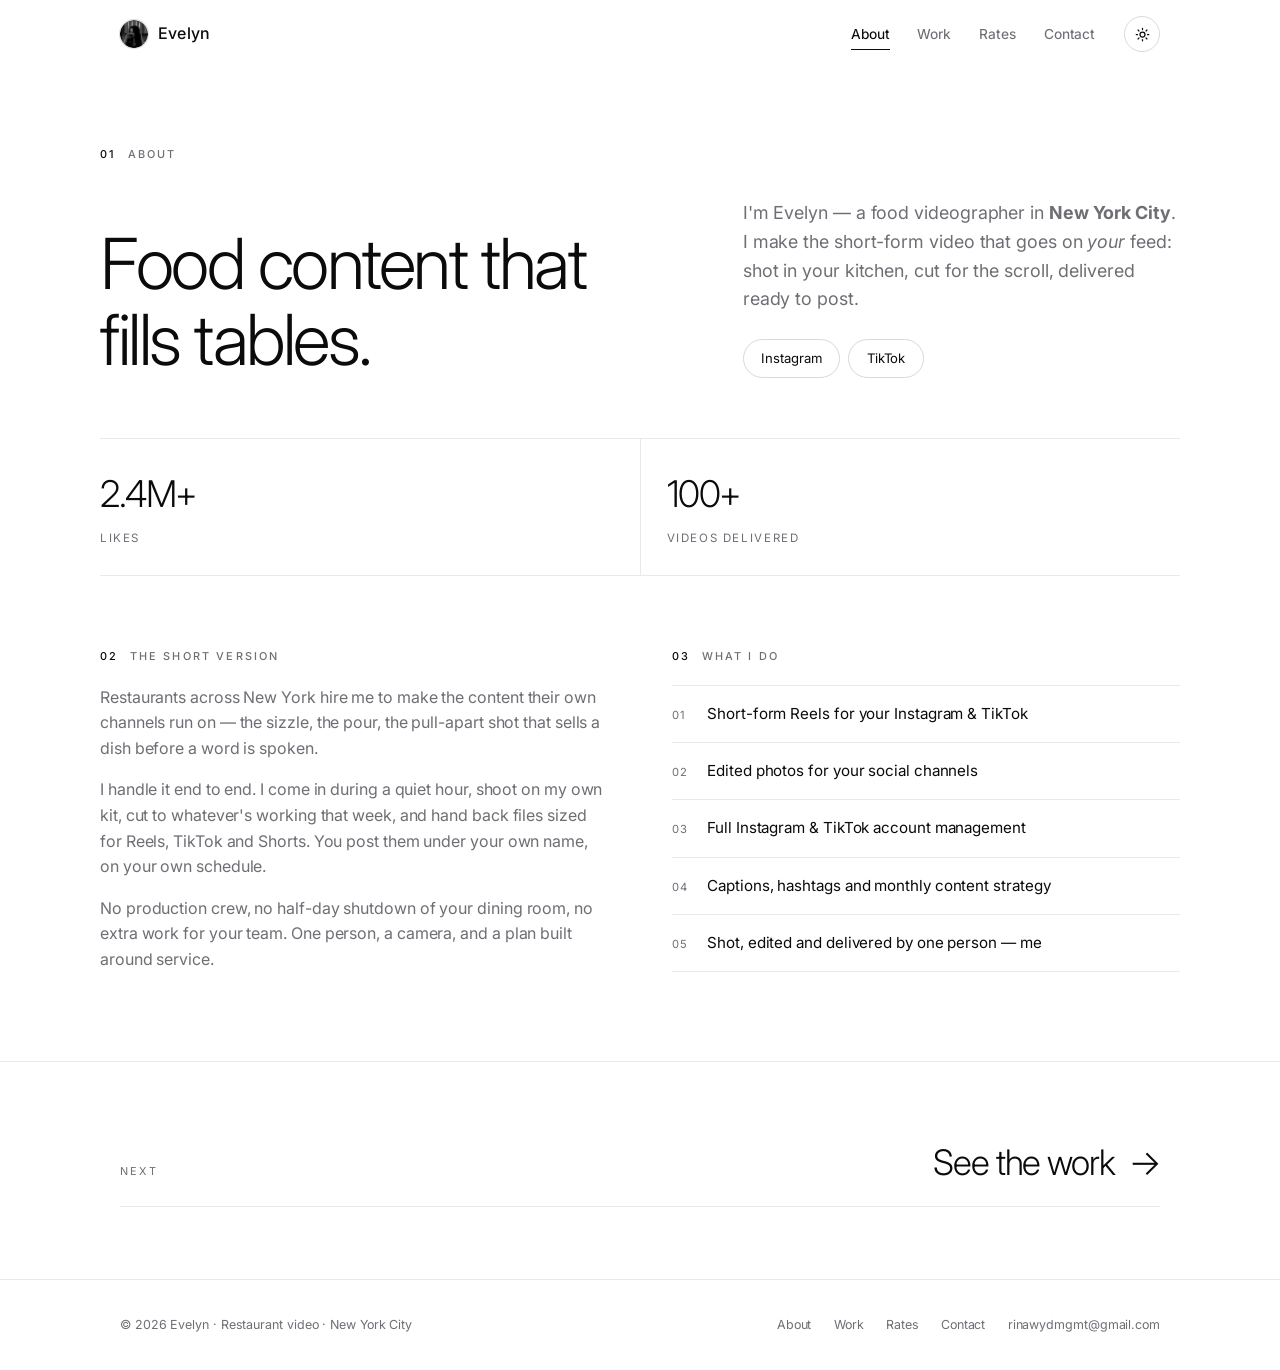
==== index.html @ 44507fb3 "Initial site: Evelyn — restaurant video, New York City Four static pages (about, work, rates, contac" ====
<!DOCTYPE html>
<html lang="en">
<head>
<meta charset="utf-8">
<meta name="viewport" content="width=device-width, initial-scale=1">
<title>Evelyn — Restaurant Video, New York City</title>
<meta name="description" content="Evelyn makes short-form food video for New York restaurants to post on their own channels.">
<meta property="og:title" content="Evelyn — Restaurant Video, New York City">
<meta property="og:description" content="Evelyn makes short-form food video for New York restaurants to post on their own channels.">
<meta property="og:image" content="https://crossur.github.io/Evelyn/assets/img/og-image.jpg">
<meta property="og:url" content="https://crossur.github.io/Evelyn/">
<meta property="og:site_name" content="Evelyn">
<meta property="og:type" content="website">
<meta name="twitter:card" content="summary_large_image">
<link rel="canonical" href="https://crossur.github.io/Evelyn/">
<link rel="icon" href="assets/img/icon/favicon.svg" type="image/svg+xml">
<link rel="icon" type="image/png" sizes="32x32" href="assets/img/icon/favicon-32.png">
<link rel="icon" type="image/png" sizes="512x512" href="assets/img/icon/icon-512.png">
<link rel="apple-touch-icon" sizes="180x180" href="assets/img/icon/apple-touch-icon.png">
<link rel="preconnect" href="https://fonts.googleapis.com">
<link rel="preconnect" href="https://fonts.gstatic.com" crossorigin>
<link href="https://fonts.googleapis.com/css2?family=Inter:wght@300;400;450;500;600&display=swap" rel="stylesheet">
<link rel="stylesheet" href="assets/css/styles.css">
<noscript><style>.reveal{opacity:1;transform:none}</style></noscript>
<script>
  // Apply the saved theme before first paint so the page never flashes
  try { var t = localStorage.getItem("theme"); if (t) document.documentElement.dataset.theme = t; } catch (e) {}
</script>
</head>
<body>

<a class="skip-link" href="#main">Skip to content</a>

<header class="site-header">
  <div class="wrap header-inner">
    <a class="brand" href="index.html">
      <img class="brand-mark" src="assets/img/icon/brand.png" alt="" width="28" height="28">
      <span class="brand-name">Evelyn</span>
    </a>

    <nav class="nav" id="nav" aria-label="Main">
      <a href="index.html" aria-current="page">About</a>
      <a href="work.html">Work</a>
      <a href="rates.html">Rates</a>
      <a href="contact.html">Contact</a>
    </nav>

    <button class="icon-btn theme-toggle" id="themeToggle" type="button" aria-label="Switch between light and dark">
      <svg class="sun" viewBox="0 0 24 24" fill="none" stroke="currentColor" stroke-width="2" stroke-linecap="round" aria-hidden="true">
        <circle cx="12" cy="12" r="4"/><path d="M12 2v2M12 20v2M2 12h2M20 12h2M4.9 4.9l1.4 1.4M17.7 17.7l1.4 1.4M4.9 19.1l1.4-1.4M17.7 6.3l1.4-1.4"/>
      </svg>
      <svg class="moon" viewBox="0 0 24 24" fill="none" stroke="currentColor" stroke-width="2" stroke-linecap="round" stroke-linejoin="round" aria-hidden="true">
        <path d="M21 12.8A9 9 0 1111.2 3a7 7 0 009.8 9.8z"/>
      </svg>
    </button>

    <button class="icon-btn nav-toggle" id="navToggle" type="button" aria-expanded="false" aria-controls="nav" aria-label="Open menu">
      <span></span><span></span><span></span>
    </button>
  </div>
</header>

<main id="main">

  <section class="wrap about-hero">
    <span class="label"><span class="num">01</span>About</span>

    <div class="about-hero-grid">
      <h1>Food content that fills tables.</h1>
      <div class="about-hero-aside">
        <p class="lede">
          I'm Evelyn — a food videographer in <strong>New York City</strong>.
          I make the short-form video that goes on <em>your</em> feed: shot in your
          kitchen, cut for the scroll, delivered ready to post.
        </p>
        <div class="socials">
          <a href="https://www.instagram.com/exploring.with.evelyn" target="_blank" rel="noopener">Instagram</a>
          <a href="https://www.tiktok.com/@exploring.with.evelyn" target="_blank" rel="noopener">TikTok</a>
        </div>
      </div>
    </div>

    <ul class="stats reveal">
      <li><strong>2.4M+</strong><span>Likes</span></li>
      <li><strong>100+</strong><span>Videos delivered</span></li>
    </ul>
  </section>

  <section class="wrap section">
    <div class="two-col">
      <div class="prose reveal">
        <span class="label"><span class="num">02</span>The short version</span>
        <p>
          Restaurants across New York hire me to make the content their own channels
          run on &mdash; the sizzle, the pour, the pull-apart shot that sells a dish
          before a word is spoken.
        </p>
        <p>
          I handle it end to end. I come in during a quiet hour, shoot on my own kit,
          cut to whatever's working that week, and hand back files sized for Reels,
          TikTok and Shorts. You post them under your own name, on your own schedule.
        </p>
        <p>
          No production crew, no half-day shutdown of your dining room, no extra work
          for your team. One person, a camera, and a plan built around service.
        </p>
      </div>

      <div class="reveal">
        <span class="label"><span class="num">03</span>What I do</span>
        <ul class="do-list">
          <li><span class="idx">01</span><span>Short-form Reels for your Instagram &amp; TikTok</span></li>
          <li><span class="idx">02</span><span>Edited photos for your social channels</span></li>
          <li><span class="idx">03</span><span>Full Instagram &amp; TikTok account management</span></li>
          <li><span class="idx">04</span><span>Captions, hashtags and monthly content strategy</span></li>
          <li><span class="idx">05</span><span>Shot, edited and delivered by one person &mdash; me</span></li>
        </ul>
      </div>
    </div>
  </section>

  <section class="next-up">
    <div class="wrap">
      <a href="work.html">
        <span class="next-label">Next</span>
        <span class="next-title">See the work &nbsp;&rarr;</span>
      </a>
    </div>
  </section>

</main>

<footer class="site-footer">
  <div class="wrap footer-inner">
    <p>&copy; <span id="year">2026</span> Evelyn &middot; Restaurant video &middot; New York City</p>
    <nav class="footer-nav" aria-label="Footer">
      <a href="index.html">About</a>
      <a href="work.html">Work</a>
      <a href="rates.html">Rates</a>
      <a href="contact.html">Contact</a>
      <a href="mailto:rinawydmgmt@gmail.com">rinawydmgmt@gmail.com</a>
    </nav>
  </div>
</footer>

<script src="assets/js/main.js"></script>
</body>
</html>
---- assets/css/styles.css ----
/* =========================================================
   Evelyn — monochrome portfolio
   Black · white · chrome · silver
   ========================================================= */

:root {
  /* Light: paper white → silver */
  --paper:      #ffffff;
  --paper-2:    #f6f6f7;
  --paper-3:    #ededf0;
  --ink:        #0b0b0c;
  --ink-soft:   #2b2b2f;
  --graphite:   #6e6e75;   /* muted text */
  --silver:     #d8d8dd;   /* borders */
  --silver-2:   #e9e9ec;   /* hairlines */

  /* Inverted pair — buttons, badges */
  --fill:       #0b0b0c;
  --fill-text:  #ffffff;

  /* Polished metal */
  --chrome: linear-gradient(155deg,
      #ffffff 0%, #eeeef1 22%, #b6b6be 46%,
      #8f8f98 52%, #d5d5dc 70%, #fbfbfd 100%);
  --chrome-line: linear-gradient(90deg,
      transparent 0%, var(--silver) 20%, #9a9aa2 50%, var(--silver) 80%, transparent 100%);

  --shadow-sm: 0 1px 2px rgba(11,11,12,.05);
  --shadow-md: 0 8px 24px rgba(11,11,12,.08);
  --shadow-lg: 0 24px 60px rgba(11,11,12,.16);

  --radius:    10px;
  --radius-lg: 16px;
  --wrap:      1080px;
  --gutter:    20px;
  --font:      "Inter", -apple-system, BlinkMacSystemFont, "Segoe UI", Roboto, Helvetica, Arial, sans-serif;
}

/* Dark: ink black → graphite */
@media (prefers-color-scheme: dark) {
  :root:not([data-theme="light"]) {
    --paper:     #0b0b0c;
    --paper-2:   #121214;
    --paper-3:   #191a1c;
    --ink:       #f4f4f6;
    --ink-soft:  #d6d6da;
    --graphite:  #94949c;
    --silver:    #2c2c31;
    --silver-2:  #1f1f23;
    --fill:      #f4f4f6;
    --fill-text: #0b0b0c;
    --chrome: linear-gradient(155deg,
        #f4f4f6 0%, #c9c9d1 22%, #74747d 46%,
        #4a4a52 52%, #a7a7b0 70%, #e6e6ea 100%);
    --chrome-line: linear-gradient(90deg,
        transparent 0%, var(--silver) 20%, #5b5b64 50%, var(--silver) 80%, transparent 100%);
    --shadow-sm: 0 1px 2px rgba(0,0,0,.5);
    --shadow-md: 0 8px 24px rgba(0,0,0,.55);
    --shadow-lg: 0 24px 60px rgba(0,0,0,.7);
  }
}
:root[data-theme="dark"] {
  --paper:     #0b0b0c;
  --paper-2:   #121214;
  --paper-3:   #191a1c;
  --ink:       #f4f4f6;
  --ink-soft:  #d6d6da;
  --graphite:  #94949c;
  --silver:    #2c2c31;
  --silver-2:  #1f1f23;
  --fill:      #f4f4f6;
  --fill-text: #0b0b0c;
  --chrome: linear-gradient(155deg,
      #f4f4f6 0%, #c9c9d1 22%, #74747d 46%,
      #4a4a52 52%, #a7a7b0 70%, #e6e6ea 100%);
  --chrome-line: linear-gradient(90deg,
      transparent 0%, var(--silver) 20%, #5b5b64 50%, var(--silver) 80%, transparent 100%);
  --shadow-sm: 0 1px 2px rgba(0,0,0,.5);
  --shadow-md: 0 8px 24px rgba(0,0,0,.55);
  --shadow-lg: 0 24px 60px rgba(0,0,0,.7);
}

/* ---------- base ---------- */
*, *::before, *::after { box-sizing: border-box; }

html { scroll-behavior: smooth; }
@media (prefers-reduced-motion: reduce) { html { scroll-behavior: auto; } }

body {
  margin: 0;
  background: var(--paper);
  color: var(--ink);
  font-family: var(--font);
  font-size: 16px;
  line-height: 1.6;
  letter-spacing: -.005em;
  -webkit-font-smoothing: antialiased;
}

img, video { display: block; max-width: 100%; }

h1, h2, h3 { margin: 0 0 .5em; font-weight: 500; line-height: 1.08; letter-spacing: -.035em; }
h1 { font-size: clamp(2.4rem, 6vw, 4rem); font-weight: 300; }
h2 { font-size: clamp(1.5rem, 3vw, 2rem); }
h3 { font-size: 1.05rem; font-weight: 600; letter-spacing: -.01em; }
p  { margin: 0 0 1rem; }

a { color: var(--ink); text-underline-offset: 3px; text-decoration-color: var(--silver); }
a:hover { text-decoration-color: currentColor; }

:focus-visible { outline: 2px solid var(--ink); outline-offset: 3px; border-radius: 3px; }

.skip-link {
  position: absolute; left: -9999px; top: 0; z-index: 200;
  background: var(--fill); color: var(--fill-text); padding: 10px 16px;
}
.skip-link:focus { left: 0; }

.wrap { width: 100%; max-width: var(--wrap); margin-inline: auto; padding-inline: var(--gutter); }

/* label / eyebrow */
.label {
  display: block;
  font-size: .68rem; font-weight: 500;
  letter-spacing: .2em; text-transform: uppercase;
  color: var(--graphite);
  margin-bottom: 1.2rem;
}
.label .num { color: var(--ink); margin-right: .7rem; }

.muted { color: var(--graphite); }
.fineprint { font-size: .8rem; color: var(--graphite); }

/* chrome hairline */
.rule { height: 1px; border: 0; margin: 0; background: var(--chrome-line); }

/* ---------- buttons ---------- */
.btn {
  display: inline-flex; align-items: center; justify-content: center; gap: .5rem;
  padding: .78rem 1.5rem;
  border: 1px solid var(--ink); border-radius: 100px;
  background: var(--fill); color: var(--fill-text);
  font: inherit; font-size: .88rem; font-weight: 500; letter-spacing: .01em;
  text-decoration: none; cursor: pointer;
  transition: opacity .18s ease, transform .18s ease, background-color .18s ease, color .18s ease;
}
.btn:hover { opacity: .82; transform: translateY(-1px); }
.btn:active { transform: translateY(0); }

.btn-ghost {
  background: transparent; color: var(--ink); border-color: var(--silver);
}
.btn-ghost:hover { border-color: var(--ink); opacity: 1; }

.btn-block { width: 100%; }
.btn[disabled] { opacity: .5; pointer-events: none; }

/* text link with arrow */
.arrow-link {
  display: inline-flex; align-items: center; gap: .5rem;
  font-size: .92rem; font-weight: 500; text-decoration: none;
  border-bottom: 1px solid var(--silver); padding-bottom: .25rem;
  transition: border-color .18s ease, gap .18s ease;
}
.arrow-link:hover { border-color: var(--ink); gap: .8rem; }

/* ---------- header ---------- */
.site-header {
  position: sticky; top: 0; z-index: 100;
  background: var(--paper);
  background: color-mix(in srgb, var(--paper) 88%, transparent);
  backdrop-filter: saturate(180%) blur(14px);
  border-bottom: 1px solid transparent;
  transition: border-color .2s ease;
}
.site-header.is-stuck { border-bottom-color: var(--silver-2); }

.header-inner { display: flex; align-items: center; gap: 1rem; height: 68px; }

.brand { display: inline-flex; align-items: center; gap: .6rem; text-decoration: none; margin-right: auto; }
.brand-mark {
  width: 28px; height: 28px; border-radius: 50%;
  object-fit: cover; flex-shrink: 0;
  box-shadow: 0 0 0 1px var(--silver), var(--shadow-sm);
  filter: grayscale(1) contrast(1.05);   /* matches the monochrome palette */
  transition: filter .25s ease;
}
.brand:hover .brand-mark { filter: grayscale(0) contrast(1); }
.brand-name { font-size: 1rem; font-weight: 500; letter-spacing: .02em; }

.nav { display: flex; align-items: center; gap: .15rem; }
.nav a {
  position: relative;
  padding: .45rem .8rem;
  font-size: .86rem; font-weight: 450;
  color: var(--graphite); text-decoration: none;
  transition: color .18s ease;
}
.nav a:hover { color: var(--ink); }
.nav a[aria-current="page"] { color: var(--ink); }
.nav a[aria-current="page"]::after {
  content: ""; position: absolute; left: .8rem; right: .8rem; bottom: .15rem;
  height: 1px; background: var(--ink);
}

.icon-btn {
  width: 36px; height: 36px; flex-shrink: 0;
  display: grid; place-items: center;
  background: transparent; border: 1px solid var(--silver); border-radius: 50%;
  color: var(--ink); cursor: pointer; padding: 0;
  transition: border-color .18s ease;
}
.icon-btn:hover { border-color: var(--ink); }
.icon-btn svg { width: 15px; height: 15px; }
.theme-toggle .moon { display: none; }
:root[data-theme="dark"] .theme-toggle .sun,
:root[data-theme="dark"] .theme-toggle .moon { display: none; }
:root[data-theme="dark"] .theme-toggle .moon { display: block; }
@media (prefers-color-scheme: dark) {
  :root:not([data-theme="light"]):not([data-theme="dark"]) .theme-toggle .sun { display: none; }
  :root:not([data-theme="light"]):not([data-theme="dark"]) .theme-toggle .moon { display: block; }
}

.nav-toggle { display: none; flex-direction: column; gap: 4px; }
.nav-toggle span { display: block; width: 16px; height: 1.5px; background: var(--ink); transition: transform .2s ease, opacity .2s ease; }
.nav-toggle[aria-expanded="true"] span:nth-child(1) { transform: translateY(5.5px) rotate(45deg); }
.nav-toggle[aria-expanded="true"] span:nth-child(2) { opacity: 0; }
.nav-toggle[aria-expanded="true"] span:nth-child(3) { transform: translateY(-5.5px) rotate(-45deg); }

/* ---------- page shell ---------- */
main { min-height: 62vh; }

.page-head { padding: clamp(3rem, 8vw, 6rem) 0 clamp(1.5rem, 3vw, 2.5rem); }
.page-head h1 { max-width: 16ch; }
.page-head .lede { font-size: clamp(1rem, 1.6vw, 1.15rem); color: var(--graphite); max-width: 54ch; margin-top: 1.4rem; }

.section { padding: clamp(2.5rem, 6vw, 4.5rem) 0; }
.section-tight { padding: clamp(1.5rem, 4vw, 3rem) 0; }

/* next-page footer link */
.next-up {
  border-top: 1px solid var(--silver-2);
  padding: clamp(2rem, 5vw, 3.5rem) 0 clamp(3rem, 6vw, 4.5rem);
}
.next-up a {
  display: flex; align-items: baseline; justify-content: space-between; gap: 1rem;
  text-decoration: none; padding: 1rem 0;
  border-bottom: 1px solid var(--silver-2);
  transition: padding .2s ease, border-color .2s ease;
}
.next-up a:hover { padding-inline: .5rem; border-color: var(--ink); }
.next-up .next-label { font-size: .68rem; letter-spacing: .2em; text-transform: uppercase; color: var(--graphite); }
.next-up .next-title { font-size: clamp(1.4rem, 3.5vw, 2.2rem); font-weight: 300; letter-spacing: -.03em; }

/* ---------- about page ---------- */
/* Text-only hero: the headline takes the left, the intro sits in the space the
   photo used to occupy, and both sit on the same baseline. The stats band is
   part of this section, so its own border does the separating instead of
   another slab of padding. */
.about-hero { padding: clamp(2.75rem, 6vw, 5rem) 0 0; }
.about-hero > .label { margin-bottom: clamp(1.4rem, 3vw, 2.25rem); }

.about-hero-grid {
  display: grid; grid-template-columns: 1.15fr .85fr;
  gap: clamp(1.75rem, 4vw, 3.5rem);
  align-items: end;
}
.about-hero h1 {
  font-size: clamp(2.5rem, 6.4vw, 4.4rem);
  max-width: 12ch; margin: 0;
}
.about-hero .lede {
  font-size: clamp(1rem, 1.5vw, 1.12rem);
  color: var(--graphite); max-width: 44ch; margin: 0;
}
.about-hero .socials { margin-top: 1.6rem; }
.about-hero .stats { margin-top: clamp(2.5rem, 5vw, 3.75rem); }

.stats {
  display: grid; grid-template-columns: repeat(2, 1fr);
  list-style: none; margin: 0; padding: 0;
  border-top: 1px solid var(--silver-2); border-bottom: 1px solid var(--silver-2);
}
.stats li { padding: 1.6rem 0; }
.stats li + li { border-left: 1px solid var(--silver-2); padding-left: 1.6rem; }
.stats strong { display: block; font-size: clamp(1.6rem, 3.5vw, 2.3rem); font-weight: 300; letter-spacing: -.04em; }
.stats span { font-size: .72rem; letter-spacing: .14em; text-transform: uppercase; color: var(--graphite); }

.prose { max-width: 62ch; }
.prose p { color: var(--graphite); font-size: 1rem; }
.prose strong { color: var(--ink); font-weight: 500; }

.two-col { display: grid; grid-template-columns: 1fr 1fr; gap: clamp(2rem, 5vw, 4rem); align-items: start; }

.do-list { list-style: none; margin: 0; padding: 0; }
.do-list li {
  display: grid; grid-template-columns: 2.2rem 1fr; align-items: baseline;
  padding: 1rem 0; border-bottom: 1px solid var(--silver-2);
  font-size: .95rem;
}
.do-list li:first-child { border-top: 1px solid var(--silver-2); }
.do-list .idx { font-size: .7rem; color: var(--graphite); letter-spacing: .1em; }

.socials { display: flex; flex-wrap: wrap; gap: .5rem; }
.socials a {
  padding: .5rem 1.1rem; border: 1px solid var(--silver); border-radius: 100px;
  font-size: .82rem; text-decoration: none; color: var(--ink);
  transition: border-color .18s ease, transform .18s ease;
}
.socials a:hover { border-color: var(--ink); transform: translateY(-1px); }

/* ---------- work page ---------- */
.video-grid { display: grid; grid-template-columns: repeat(3, 1fr); gap: clamp(1rem, 2.5vw, 1.75rem); }

.video-card { margin: 0; cursor: pointer; }
.video-card:focus-visible { outline: 2px solid var(--ink); outline-offset: 6px; border-radius: var(--radius); }

.video-thumb {
  position: relative; overflow: hidden;
  border-radius: var(--radius-lg);
  background: var(--paper-3);
  aspect-ratio: 9/16;
  border: 1px solid var(--silver-2);
  transition: transform .3s cubic-bezier(.2,.7,.3,1), box-shadow .3s ease;
}
.video-card:hover .video-thumb { transform: translateY(-4px); box-shadow: var(--shadow-md); }

.video-thumb video, .video-thumb img {
  width: 100%; height: 100%; object-fit: cover;
  filter: grayscale(1) contrast(1.03);
  transition: filter .35s ease, transform .5s ease;
}
.video-card:hover .video-thumb video,
.video-card:hover .video-thumb img { filter: grayscale(0) contrast(1); transform: scale(1.02); }

.video-thumb::after {
  content: ""; position: absolute; inset: 0; pointer-events: none;
  background: linear-gradient(to top, rgba(0,0,0,.28), transparent 42%);
}

.play-badge {
  position: absolute; left: 50%; top: 50%; transform: translate(-50%,-50%);
  width: 52px; height: 52px; border-radius: 50%;
  background: var(--chrome);
  box-shadow: inset 0 0 0 1px rgba(255,255,255,.5), 0 4px 16px rgba(0,0,0,.3);
  display: grid; place-items: center;
  transition: transform .25s cubic-bezier(.2,.7,.3,1);
  z-index: 1;
}
.play-badge::before {
  content: ""; width: 0; height: 0; margin-left: 3px;
  border-left: 13px solid #16161a;
  border-top: 8px solid transparent;
  border-bottom: 8px solid transparent;
}
.video-card:hover .play-badge { transform: translate(-50%,-50%) scale(1.12); }

.video-meta { display: flex; align-items: baseline; justify-content: space-between; gap: 1rem; padding: .9rem .1rem 0; }
.video-meta h2 { font-size: .98rem; font-weight: 500; letter-spacing: -.01em; margin: 0; }
.video-meta .dur { font-size: .76rem; color: var(--graphite); font-variant-numeric: tabular-nums; }
.video-card > p { margin: .2rem .1rem 0; font-size: .82rem; color: var(--graphite); }

/* lightbox */
.lightbox {
  position: fixed; inset: 0; z-index: 200;
  /* No backdrop-filter here on purpose: blurring the whole viewport forces a
     full-screen recomposite on every video frame and drops the frame rate. */
  background: rgba(8,8,9,.97);
  display: grid; place-items: center;
  padding: clamp(1rem, 4vw, 2.5rem);
  animation: fade .2s ease;
}
.lightbox[hidden] { display: none; }
@keyframes fade { from { opacity: 0 } to { opacity: 1 } }

.lightbox-frame {
  width: min(100%, 420px); aspect-ratio: 9/16; max-height: 88vh;
  background: #000; border-radius: var(--radius); overflow: hidden;
  box-shadow: var(--shadow-lg);
}
.lightbox-frame.is-landscape { width: min(100%, 960px); aspect-ratio: 16/9; }
.lightbox-frame video, .lightbox-frame iframe {
  width: 100%; height: 100%; border: 0; display: block;
  transform: translateZ(0);          /* own compositing layer — keeps decode off the main thread */
  background: #000;
}

.lightbox-close {
  position: absolute; top: 1.1rem; right: 1.2rem;
  width: 42px; height: 42px; border-radius: 50%; border: 0; cursor: pointer;
  background: rgba(255,255,255,.12); color: #fff;
  font-size: 1.5rem; line-height: 1; display: grid; place-items: center;
  transition: background-color .18s ease;
}
.lightbox-close:hover { background: rgba(255,255,255,.24); }

/* ---------- rates page ---------- */
.rate-list { border-top: 1px solid var(--silver); }
.rate-row {
  display: grid; grid-template-columns: 1.1fr 1.6fr auto;
  gap: clamp(1rem, 4vw, 3rem); align-items: start;
  padding: clamp(1.6rem, 3.5vw, 2.4rem) 0;
  border-bottom: 1px solid var(--silver-2);
  transition: background-color .2s ease;
}
.rate-row:hover { background: var(--paper-2); }
.rate-row h2 { margin-bottom: .35rem; font-size: 1.3rem; font-weight: 500; }
.rate-row .blurb { color: var(--graphite); font-size: .9rem; margin: 0; }
.rate-row .includes { list-style: none; margin: 0; padding: 0; display: grid; gap: .45rem; }
.rate-row .includes li { font-size: .88rem; color: var(--graphite); padding-left: 1.1rem; position: relative; }
.rate-row .includes li::before {
  content: ""; position: absolute; left: 0; top: .62em;
  width: 5px; height: 1px; background: var(--graphite);
}
.rate-row .price-col { text-align: right; white-space: nowrap; }
.rate-price { font-size: clamp(1.5rem, 3vw, 2rem); font-weight: 300; letter-spacing: -.04em; display: block; }
.rate-price .unit { font-size: .85rem; color: var(--graphite); letter-spacing: 0; }
.rate-row .btn { margin-top: 1rem; }

.intro-offer {
  display: inline-block; margin-top: .55rem;
  font-size: .68rem; font-weight: 500; letter-spacing: .12em; text-transform: uppercase;
  color: var(--ink); border: 1px solid var(--ink); border-radius: 100px;
  padding: .3rem .75rem; white-space: nowrap;
}

.steps { list-style: none; margin: 0; padding: 0; counter-reset: step; display: grid; gap: 1.4rem; }
.steps li { counter-increment: step; display: grid; grid-template-columns: 2.4rem 1fr; gap: .5rem; }
.steps li::before {
  content: counter(step, decimal-leading-zero);
  font-size: .7rem; letter-spacing: .12em; color: var(--graphite); padding-top: .2rem;
}
.steps-wide { grid-template-columns: 1fr 1fr; gap: 1.8rem clamp(2rem, 5vw, 4rem); }
.steps h3 { margin-bottom: .2rem; }
.steps p { margin: 0; font-size: .88rem; color: var(--graphite); }

/* ---------- contact page ---------- */
.contact-grid { display: grid; grid-template-columns: .8fr 1.2fr; gap: clamp(2rem, 6vw, 4.5rem); align-items: start; }

.contact-details { list-style: none; margin: 2rem 0 0; padding: 0; }
.contact-details li { padding: 1rem 0; border-bottom: 1px solid var(--silver-2); }
.contact-details li:first-child { border-top: 1px solid var(--silver-2); }
.contact-label { display: block; font-size: .66rem; letter-spacing: .18em; text-transform: uppercase; color: var(--graphite); margin-bottom: .2rem; }
.contact-details a { font-size: .95rem; text-decoration: none; border-bottom: 1px solid var(--silver); }

.contact-form { display: grid; gap: 1.3rem; }
.field { display: grid; gap: .45rem; }
.field-row { display: grid; grid-template-columns: 1fr 1fr; gap: 1.3rem; }

.contact-form label { font-size: .7rem; letter-spacing: .16em; text-transform: uppercase; color: var(--graphite); }
.req { color: var(--ink); }
.optional { text-transform: none; letter-spacing: 0; font-size: .74rem; }

.contact-form input,
.contact-form select,
.contact-form textarea {
  width: 100%; font: inherit; font-size: .95rem; color: var(--ink);
  background: transparent;
  border: 0; border-bottom: 1px solid var(--silver);
  border-radius: 0; padding: .6rem 0;
  transition: border-color .2s ease;
}
.contact-form textarea { resize: vertical; min-height: 64px; }
.contact-form input::placeholder, .contact-form textarea::placeholder { color: var(--graphite); opacity: .6; }
.contact-form input:focus, .contact-form select:focus, .contact-form textarea:focus {
  outline: none; border-bottom-color: var(--ink); border-bottom-width: 1.5px;
}
.contact-form select {
  appearance: none; cursor: pointer; padding-right: 1.6rem;
  background-image: url("data:image/svg+xml;utf8,<svg xmlns='http://www.w3.org/2000/svg' width='11' height='7'><path d='M1 1l4.5 4.5L10 1' fill='none' stroke='%238a8a92' stroke-width='1.4' stroke-linecap='round'/></svg>");
  background-repeat: no-repeat; background-position: right .2rem center;
}
.contact-form input[type="date"] { min-height: 42px; }
/* keep the native date picker icon legible in dark mode */
:root[data-theme="dark"] .contact-form input[type="date"]::-webkit-calendar-picker-indicator { filter: invert(1); opacity: .6; }
@media (prefers-color-scheme: dark) {
  :root:not([data-theme="light"]) .contact-form input[type="date"]::-webkit-calendar-picker-indicator { filter: invert(1); opacity: .6; }
}

.field.has-error input, .field.has-error select, .field.has-error textarea { border-bottom-color: var(--ink); border-bottom-width: 1.5px; }
.field.has-error label { color: var(--ink); }
.error { margin: 0; font-size: .78rem; color: var(--ink); }
.error:not(:empty)::before { content: "↳ "; color: var(--graphite); }

.hp { position: absolute; left: -9999px; width: 1px; height: 1px; overflow: hidden; }

.spinner {
  width: 13px; height: 13px; border-radius: 50%;
  border: 1.5px solid color-mix(in srgb, var(--fill-text) 35%, transparent);
  border-top-color: var(--fill-text);
  display: none; animation: spin .7s linear infinite;
}
.is-sending .spinner { display: block; }
@keyframes spin { to { transform: rotate(360deg) } }

.form-status {
  margin: 0; font-size: .88rem; display: none;
  padding: .9rem 1.1rem; border: 1px solid var(--silver); border-radius: var(--radius);
  background: var(--paper-2);
}
.form-status.is-visible { display: block; }
.form-status.err { border-color: var(--ink); }
.form-status.ok { border-color: var(--ink); }
.form-status::before { content: "— "; color: var(--graphite); }

/* ---------- footer ---------- */
.site-footer { border-top: 1px solid var(--silver-2); padding: 2.2rem 0; }
.footer-inner { display: flex; flex-wrap: wrap; align-items: center; justify-content: space-between; gap: 1rem; }
.site-footer p { margin: 0; font-size: .78rem; color: var(--graphite); }
.footer-nav { display: flex; flex-wrap: wrap; gap: 1.4rem; }
.footer-nav a { font-size: .78rem; color: var(--graphite); text-decoration: none; }
.footer-nav a:hover { color: var(--ink); }

/* ---------- reveal ---------- */
.reveal { opacity: 0; transform: translateY(12px); transition: opacity .55s ease, transform .55s ease; }
.reveal.is-visible { opacity: 1; transform: none; }
@media (prefers-reduced-motion: reduce) {
  .reveal { opacity: 1; transform: none; transition: none; }
  .btn:hover, .socials a:hover, .video-card:hover .video-thumb,
  .video-card:hover .play-badge, .video-card:hover .video-thumb video { transform: none; }
  .spinner { animation: none; }
}

/* ---------- responsive ---------- */
@media (max-width: 900px) {
  .two-col, .contact-grid { grid-template-columns: 1fr; }
  .about-hero-grid { grid-template-columns: 1fr; align-items: start; }
  .about-hero h1 { max-width: 14ch; }
  .rate-row { grid-template-columns: 1fr; gap: 1.2rem; }
  .steps-wide { grid-template-columns: 1fr; }
  .rate-row .price-col { text-align: left; }
  .rate-row .btn { margin-top: 0; }
}

@media (max-width: 760px) {
  .nav {
    position: absolute; top: 68px; left: 0; right: 0;
    flex-direction: column; align-items: stretch; gap: 0;
    background: var(--paper); border-bottom: 1px solid var(--silver-2);
    padding: .5rem var(--gutter) 1.2rem; display: none;
  }
  .nav.is-open { display: flex; }
  .nav a { padding: .85rem .2rem; font-size: .95rem; border-bottom: 1px solid var(--silver-2); }
  .nav a[aria-current="page"]::after { display: none; }
  .nav-toggle { display: flex; }
  .video-grid { grid-template-columns: repeat(2, 1fr); }
}

@media (max-width: 560px) {
  .video-grid { grid-template-columns: 1fr; max-width: 360px; }
  .field-row { grid-template-columns: 1fr; }
  .stats { grid-template-columns: 1fr; }
  .stats li + li { border-left: 0; padding-left: 0; border-top: 1px solid var(--silver-2); }
  .footer-inner { flex-direction: column; align-items: flex-start; }
}
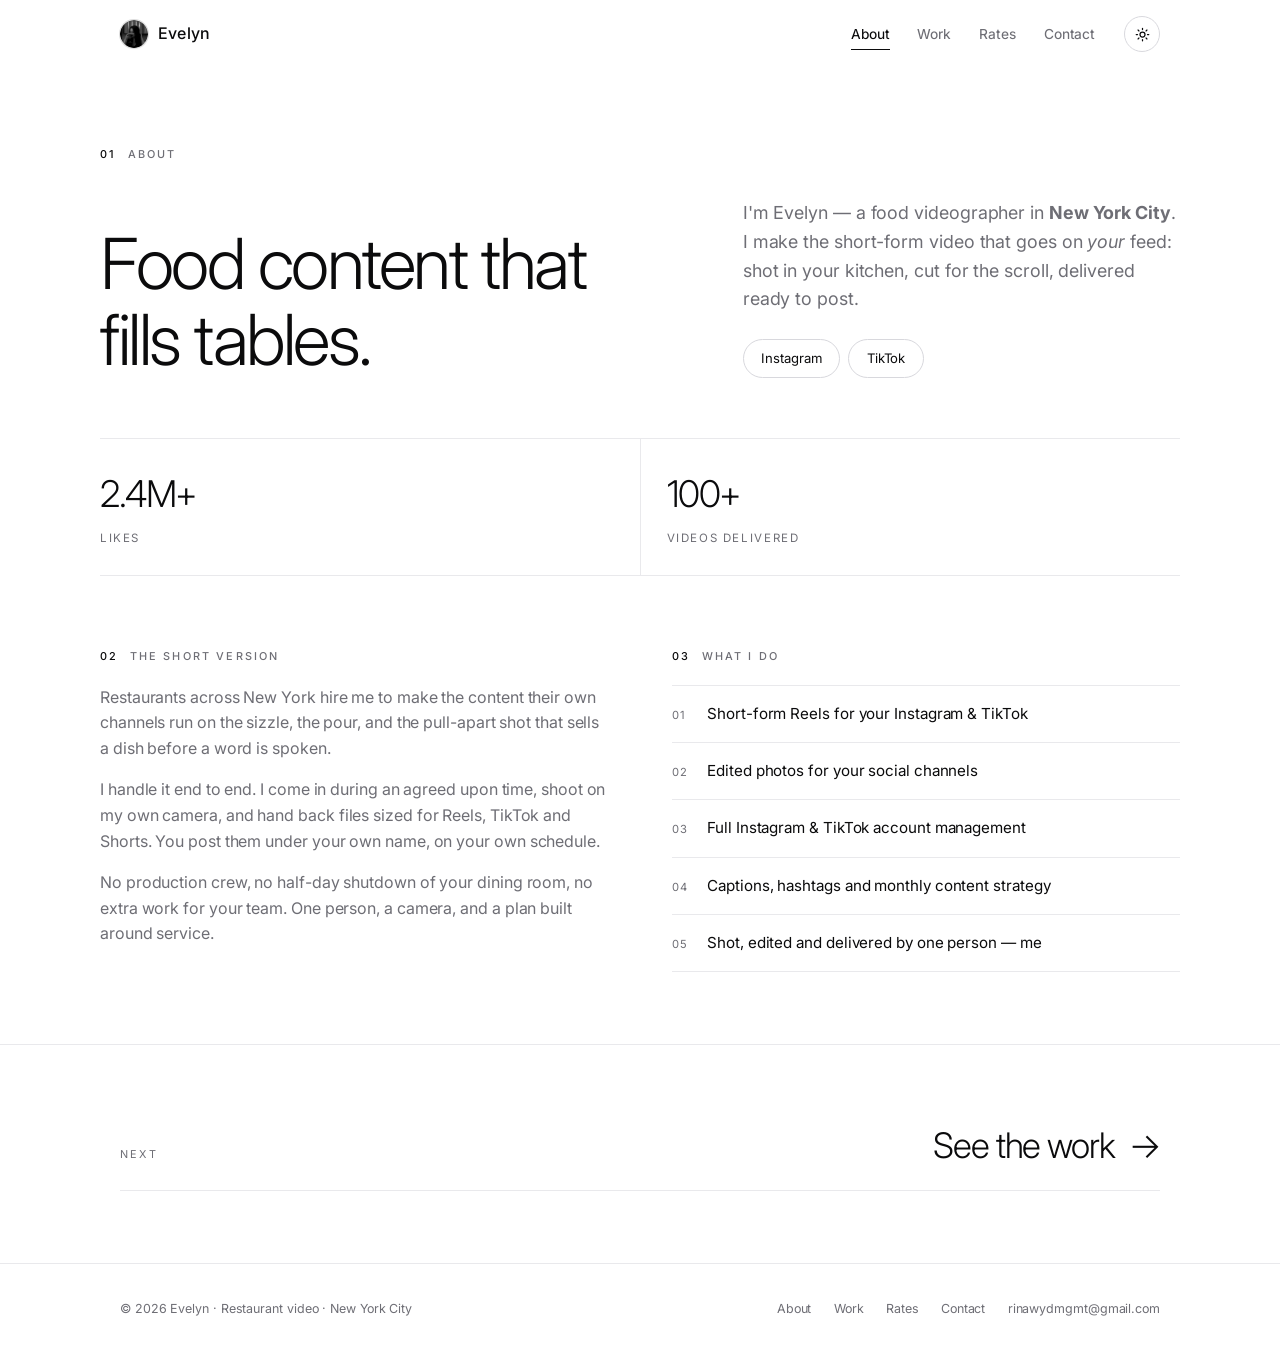
==== commit 89debe1e: "Changed text on front page" ====
--- a/index.html
+++ b/index.html
@@ -92,12 +92,12 @@
         <span class="label"><span class="num">02</span>The short version</span>
         <p>
           Restaurants across New York hire me to make the content their own channels
-          run on &mdash; the sizzle, the pour, the pull-apart shot that sells a dish
+          run on the sizzle, the pour, and the pull-apart shot that sells a dish
           before a word is spoken.
         </p>
         <p>
-          I handle it end to end. I come in during a quiet hour, shoot on my own kit,
-          cut to whatever's working that week, and hand back files sized for Reels,
+          I handle it end to end. I come in during an agreed upon time, shoot on my own camera,
+          and hand back files sized for Reels,
           TikTok and Shorts. You post them under your own name, on your own schedule.
         </p>
         <p>
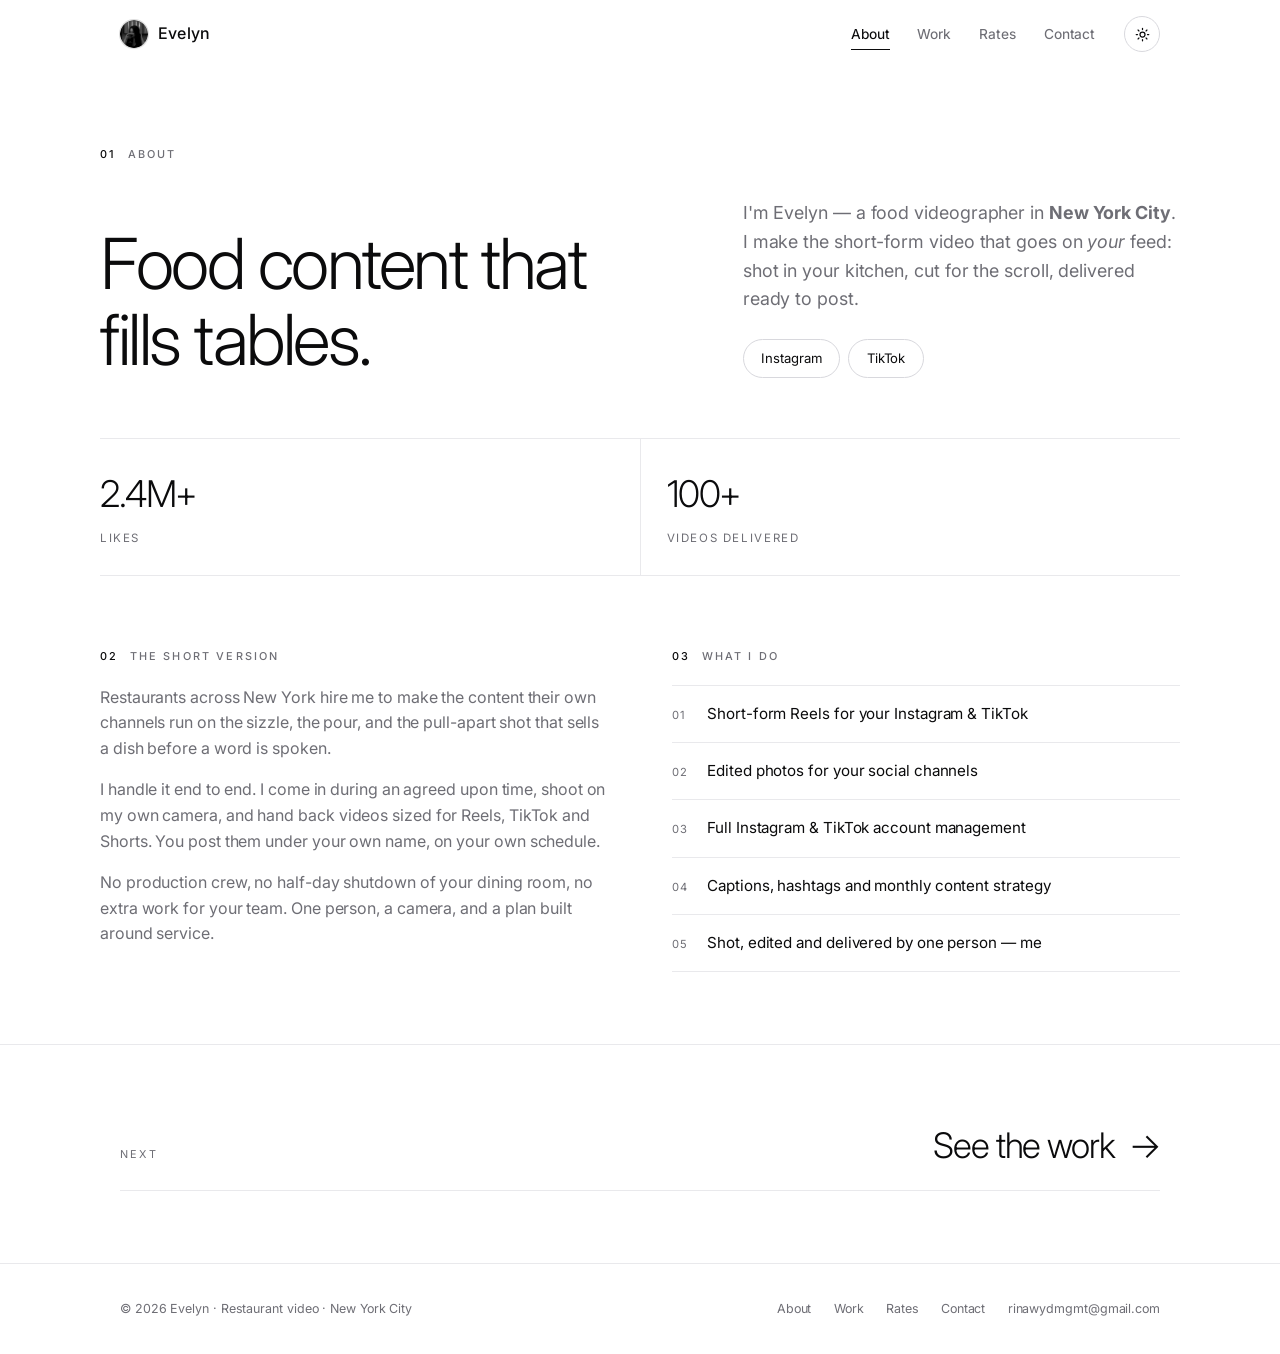
==== commit bb7d2e5f: "Changed files to videos" ====
--- a/index.html
+++ b/index.html
@@ -97,7 +97,7 @@
         </p>
         <p>
           I handle it end to end. I come in during an agreed upon time, shoot on my own camera,
-          and hand back files sized for Reels,
+          and hand back videos sized for Reels,
           TikTok and Shorts. You post them under your own name, on your own schedule.
         </p>
         <p>
